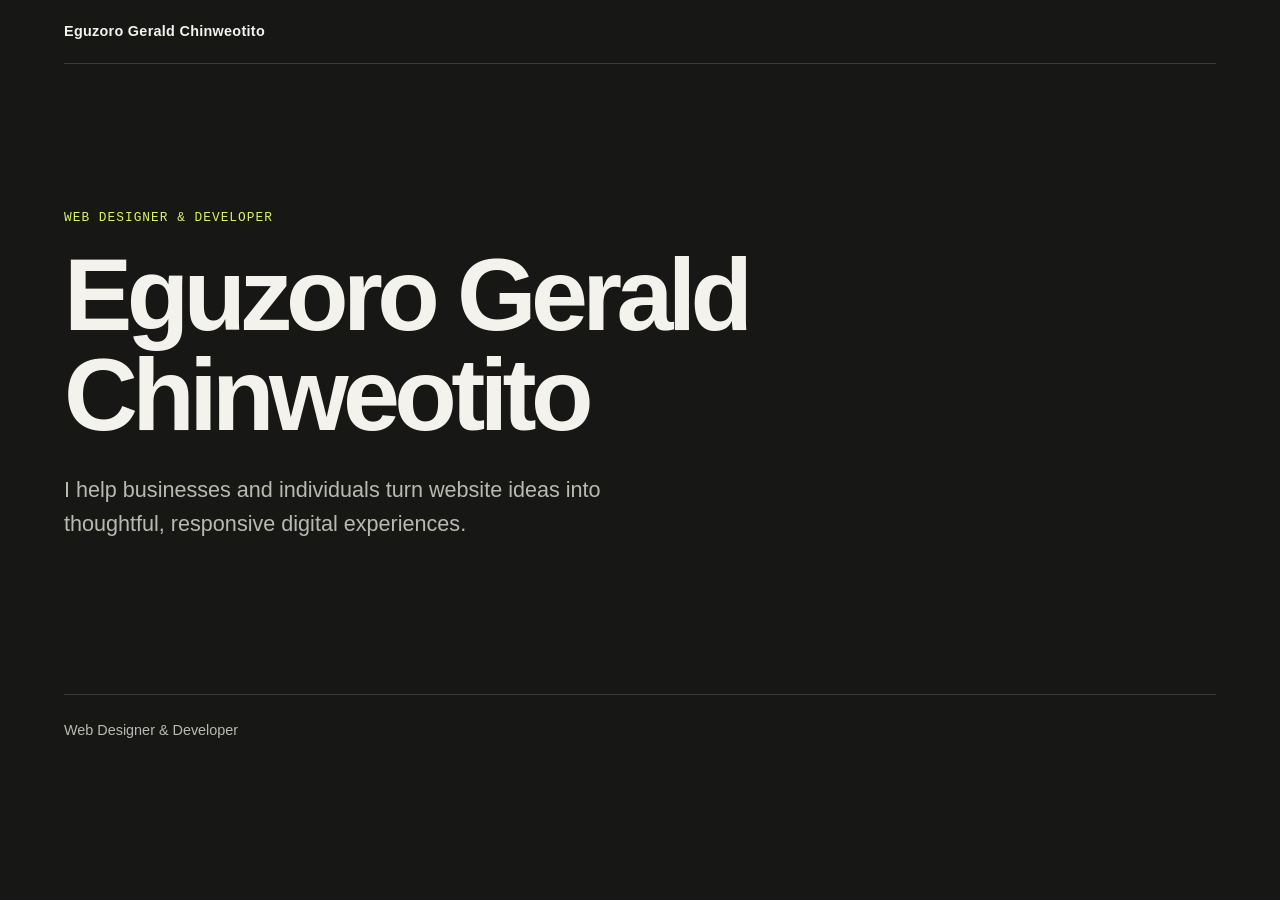
==== index.html @ a39aec73 "Add portfolio design foundations" ====
<!doctype html>
<html lang="en">
  <head>
    <meta charset="utf-8">
    <meta name="viewport" content="width=device-width, initial-scale=1">
    <meta
      name="description"
      content="Eguzoro Gerald Chinweotito is a Web Designer & Developer creating thoughtful, responsive digital experiences."
    >
    <title>Eguzoro Gerald Chinweotito | Web Designer &amp; Developer</title>
    <link rel="stylesheet" href="css/style.css">
  </head>

  <body>
    <a href="#main-content" class="skip-link">Skip to main content</a>

    <header class="site-header">
      <p class="site-name">Eguzoro Gerald Chinweotito</p>
    </header>

    <main id="main-content" class="page-content">
      <p class="eyebrow">Web Designer &amp; Developer</p>
      <h1>Eguzoro Gerald Chinweotito</h1>

      <p class="intro">
        I help businesses and individuals turn website ideas into thoughtful,
        responsive digital experiences.
      </p>
    </main>

    <footer class="site-footer">
      <p>Web Designer &amp; Developer</p>
    </footer>
  </body>
</html>
---- css/style.css ----
/* Shared design choices */
:root {
  color-scheme: dark;

  --color-background: #171816;
  --color-surface: #20211e;
  --color-text: #f3f2ec;
  --color-muted: #b8bab1;
  --color-accent: #d9f36a;
  --color-border: #3a3b36;

  --font-heading: "Arial", "Helvetica Neue", sans-serif;
  --font-body: "Segoe UI", "Helvetica Neue", sans-serif;
  --font-mono: "Consolas", "Courier New", monospace;

  --page-width: 72rem;
  --page-gutter: clamp(1.25rem, 5vw, 4rem);
}

/* Make element sizing easier to reason about */
*,
*::before,
*::after {
  box-sizing: border-box;
}

html {
  scroll-behavior: smooth;
}

body {
  min-width: 20rem;
  margin: 0;
  background: var(--color-background);
  color: var(--color-text);
  font-family: var(--font-body);
  line-height: 1.6;
}

a {
  color: var(--color-accent);
  text-underline-offset: 0.2em;
}

a:hover {
  text-decoration-thickness: 0.12em;
}

a:focus-visible {
  outline: 2px solid var(--color-accent);
  outline-offset: 4px;
}

.site-header,
.page-content,
.site-footer {
  width: min(100% - (2 * var(--page-gutter)), var(--page-width));
  margin-inline: auto;
}

.site-header {
  padding-block: 1.25rem;
  border-bottom: 1px solid var(--color-border);
}

.site-name {
  margin: 0;
  font-size: 0.9rem;
  font-weight: 600;
  letter-spacing: 0.02em;
}

.page-content {
  min-height: 70vh;
  padding-block: clamp(4rem, 12vw, 9rem);
}

.eyebrow {
  margin: 0 0 1rem;
  color: var(--color-accent);
  font-family: var(--font-mono);
  font-size: 0.8rem;
  letter-spacing: 0.08em;
  text-transform: uppercase;
}

h1 {
  max-width: 14ch;
  margin: 0;
  font-family: var(--font-heading);
  font-size: clamp(2.75rem, 8vw, 6.5rem);
  font-weight: 600;
  letter-spacing: -0.055em;
  line-height: 0.98;
}

.intro {
  max-width: 38rem;
  margin-block: 1.75rem 0;
  color: var(--color-muted);
  font-size: clamp(1.1rem, 2.5vw, 1.35rem);
  line-height: 1.55;
}

.site-footer {
  padding-block: 1.5rem;
  border-top: 1px solid var(--color-border);
  color: var(--color-muted);
  font-size: 0.9rem;
}

.site-footer p {
  margin: 0;
}

/* Keep the skip link available to keyboard users without showing it at rest */
.skip-link {
  position: absolute;
  top: 0.75rem;
  left: 0.75rem;
  z-index: 1;
  padding: 0.65rem 0.9rem;
  transform: translateY(-200%);
  background: var(--color-accent);
  color: #171816;
  font-weight: 700;
}

.skip-link:focus {
  transform: translateY(0);
}

/* Don't animate page scrolling for visitors who request reduced motion */
@media (prefers-reduced-motion: reduce) {
  html {
    scroll-behavior: auto;
  }
}
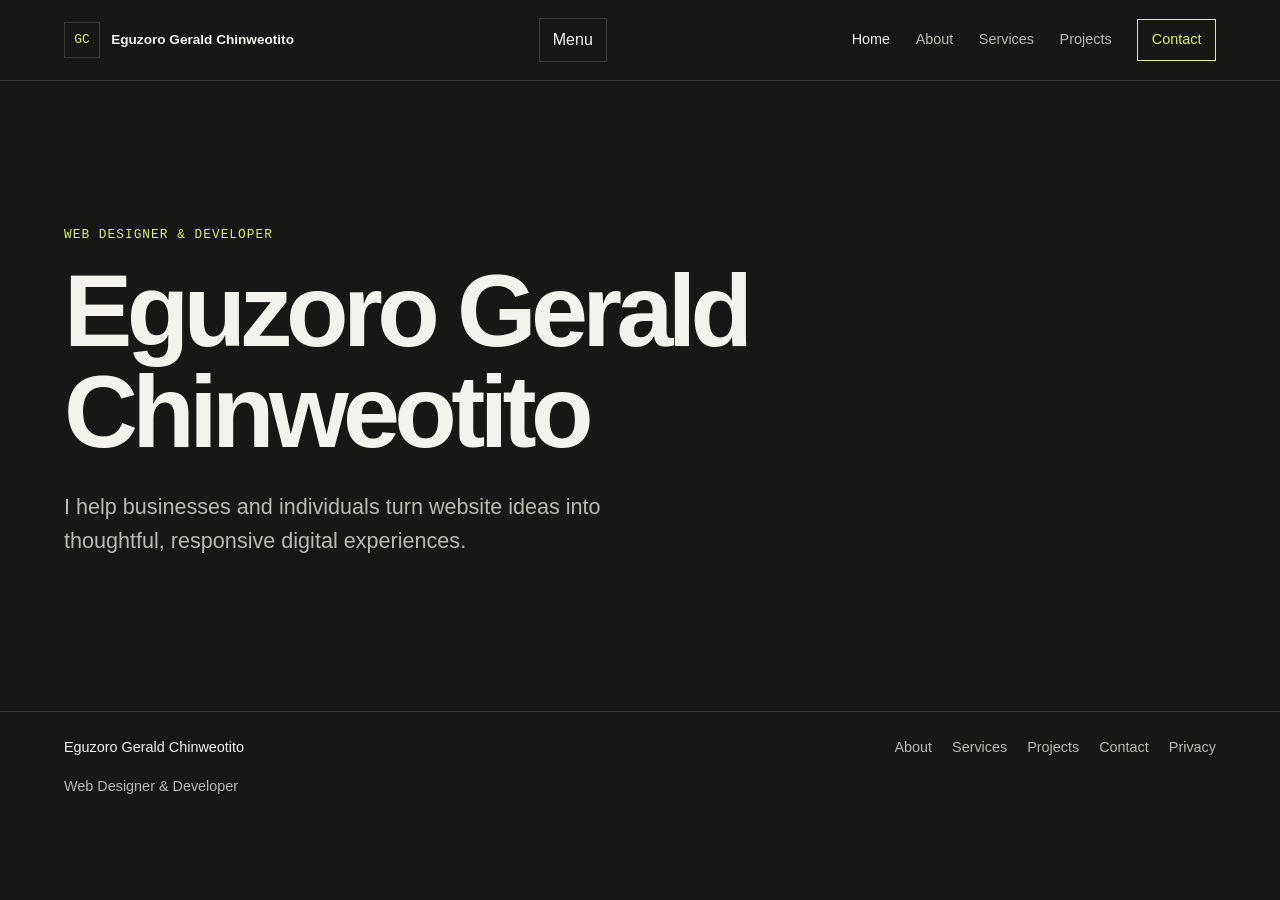
==== commit 5bb05def: "Add responsive site navigation" ====
--- a/index.html
+++ b/index.html
@@ -9,13 +9,38 @@
     >
     <title>Eguzoro Gerald Chinweotito | Web Designer &amp; Developer</title>
     <link rel="stylesheet" href="css/style.css">
+    <script src="js/main.js" defer></script>
   </head>
 
   <body>
     <a href="#main-content" class="skip-link">Skip to main content</a>
 
     <header class="site-header">
-      <p class="site-name">Eguzoro Gerald Chinweotito</p>
+      <div class="header-inner">
+        <a class="brand" href="index.html" aria-label="Eguzoro Gerald Chinweotito — Home">
+          <span class="brand-mark" aria-hidden="true">GC</span>
+          <span class="brand-name">Eguzoro Gerald Chinweotito</span>
+        </a>
+
+        <button
+          class="menu-toggle"
+          type="button"
+          aria-controls="primary-navigation"
+          aria-expanded="false"
+          aria-label="Open navigation menu"
+          hidden
+        >
+          <span aria-hidden="true">Menu</span>
+        </button>
+
+        <nav class="primary-nav" id="primary-navigation" aria-label="Main navigation">
+          <a href="index.html" aria-current="page">Home</a>
+          <a href="about.html">About</a>
+          <a href="services.html">Services</a>
+          <a href="projects.html">Projects</a>
+          <a class="nav-contact" href="contact.html">Contact</a>
+        </nav>
+      </div>
     </header>
 
     <main id="main-content" class="page-content">
@@ -29,7 +54,19 @@
     </main>
 
     <footer class="site-footer">
-      <p>Web Designer &amp; Developer</p>
+      <div class="footer-inner">
+        <p class="footer-name">Eguzoro Gerald Chinweotito</p>
+
+        <nav class="footer-nav" aria-label="Footer navigation">
+          <a href="about.html">About</a>
+          <a href="services.html">Services</a>
+          <a href="projects.html">Projects</a>
+          <a href="contact.html">Contact</a>
+          <a href="privacy.html">Privacy</a>
+        </nav>
+
+        <p class="footer-role">Web Designer &amp; Developer</p>
+      </div>
     </footer>
   </body>
 </html>
--- a/css/style.css
+++ b/css/style.css
@@ -46,30 +46,115 @@
   text-decoration-thickness: 0.12em;
 }
 
-a:focus-visible {
+a:focus-visible,
+button:focus-visible {
   outline: 2px solid var(--color-accent);
   outline-offset: 4px;
 }
 
-.site-header,
+.header-inner,
 .page-content,
-.site-footer {
+.footer-inner {
   width: min(100% - (2 * var(--page-gutter)), var(--page-width));
   margin-inline: auto;
 }
 
+/* Sticky site header */
 .site-header {
-  padding-block: 1.25rem;
+  position: sticky;
+  top: 0;
+  z-index: 10;
   border-bottom: 1px solid var(--color-border);
-}
-
-.site-name {
-  margin: 0;
+  background: var(--color-background);
+}
+
+.header-inner {
+  display: flex;
+  min-height: 5rem;
+  align-items: center;
+  justify-content: space-between;
+  gap: 1.5rem;
+  transition: min-height 180ms ease;
+}
+
+.site-header.is-compact .header-inner {
+  min-height: 3.75rem;
+}
+
+.brand {
+  display: inline-flex;
+  min-width: 0;
+  align-items: center;
+  gap: 0.7rem;
+  color: var(--color-text);
+  text-decoration: none;
+}
+
+.brand-mark {
+  display: grid;
+  width: 2.25rem;
+  aspect-ratio: 1;
+  flex: 0 0 auto;
+  place-items: center;
+  border: 1px solid var(--color-border);
+  color: var(--color-accent);
+  font-family: var(--font-mono);
+  font-size: 0.8rem;
+}
+
+.brand-name {
+  overflow: hidden;
+  font-size: 0.85rem;
+  font-weight: 600;
+  text-overflow: ellipsis;
+  white-space: nowrap;
+}
+
+.primary-nav {
+  display: flex;
+  align-items: center;
+  gap: clamp(0.8rem, 2vw, 1.6rem);
+}
+
+.primary-nav a,
+.footer-nav a {
+  color: var(--color-muted);
   font-size: 0.9rem;
-  font-weight: 600;
-  letter-spacing: 0.02em;
-}
-
+  text-decoration: none;
+}
+
+.primary-nav a:hover,
+.primary-nav a[aria-current="page"],
+.footer-nav a:hover {
+  color: var(--color-text);
+}
+
+.primary-nav .nav-contact {
+  padding: 0.55rem 0.85rem;
+  border: 1px solid var(--color-accent);
+  color: var(--color-accent);
+}
+
+.primary-nav .nav-contact:hover {
+  background: var(--color-accent);
+  color: var(--color-background);
+}
+
+.menu-toggle {
+  min-height: 2.75rem;
+  padding: 0.5rem 0.8rem;
+  border: 1px solid var(--color-border);
+  background: transparent;
+  color: var(--color-text);
+  font: inherit;
+  cursor: pointer;
+}
+
+.menu-toggle[hidden] {
+  display: none;
+}
+
+/* Homepage foundation; later stages will develop the page sections */
 .page-content {
   min-height: 70vh;
   padding-block: clamp(4rem, 12vw, 9rem);
@@ -102,23 +187,39 @@
   line-height: 1.55;
 }
 
+/* Footer */
 .site-footer {
+  border-top: 1px solid var(--color-border);
+}
+
+.footer-inner {
+  display: grid;
+  grid-template-columns: 1fr auto;
+  gap: 1rem 2rem;
   padding-block: 1.5rem;
-  border-top: 1px solid var(--color-border);
+}
+
+.footer-name,
+.footer-role {
+  margin: 0;
+  font-size: 0.9rem;
+}
+
+.footer-role {
   color: var(--color-muted);
-  font-size: 0.9rem;
-}
-
-.site-footer p {
-  margin: 0;
-}
-
-/* Keep the skip link available to keyboard users without showing it at rest */
+}
+
+.footer-nav {
+  display: flex;
+  flex-wrap: wrap;
+  gap: 0.75rem 1.25rem;
+}
+
 .skip-link {
   position: absolute;
   top: 0.75rem;
   left: 0.75rem;
-  z-index: 1;
+  z-index: 20;
   padding: 0.65rem 0.9rem;
   transform: translateY(-200%);
   background: var(--color-accent);
@@ -130,9 +231,60 @@
   transform: translateY(0);
 }
 
-/* Don't animate page scrolling for visitors who request reduced motion */
+/* Small-screen navigation */
+@media (max-width: 48rem) {
+  .header-inner {
+    position: relative;
+    min-height: 4.5rem;
+    flex-wrap: wrap;
+    gap: 0.5rem;
+    padding-block: 0.75rem;
+  }
+
+  .site-header.is-compact .header-inner {
+    min-height: 4rem;
+  }
+
+  body.has-js .menu-toggle:not([hidden]) {
+    display: inline-flex;
+    align-items: center;
+    justify-content: center;
+  }
+
+  body.has-js .primary-nav:not(.is-open) {
+    display: none;
+  }
+
+  .primary-nav {
+    width: 100%;
+    flex-direction: column;
+    align-items: stretch;
+    gap: 0;
+    padding-block: 0.25rem 0.5rem;
+  }
+
+  .primary-nav a {
+    padding: 0.75rem 0;
+  }
+
+  .primary-nav .nav-contact {
+    margin-top: 0.5rem;
+    padding-inline: 0.75rem;
+    text-align: center;
+  }
+
+  .footer-inner {
+    grid-template-columns: 1fr;
+  }
+}
+
+/* Respect visitors who request reduced motion */
 @media (prefers-reduced-motion: reduce) {
   html {
     scroll-behavior: auto;
   }
+
+  .header-inner {
+    transition: none;
+  }
 }
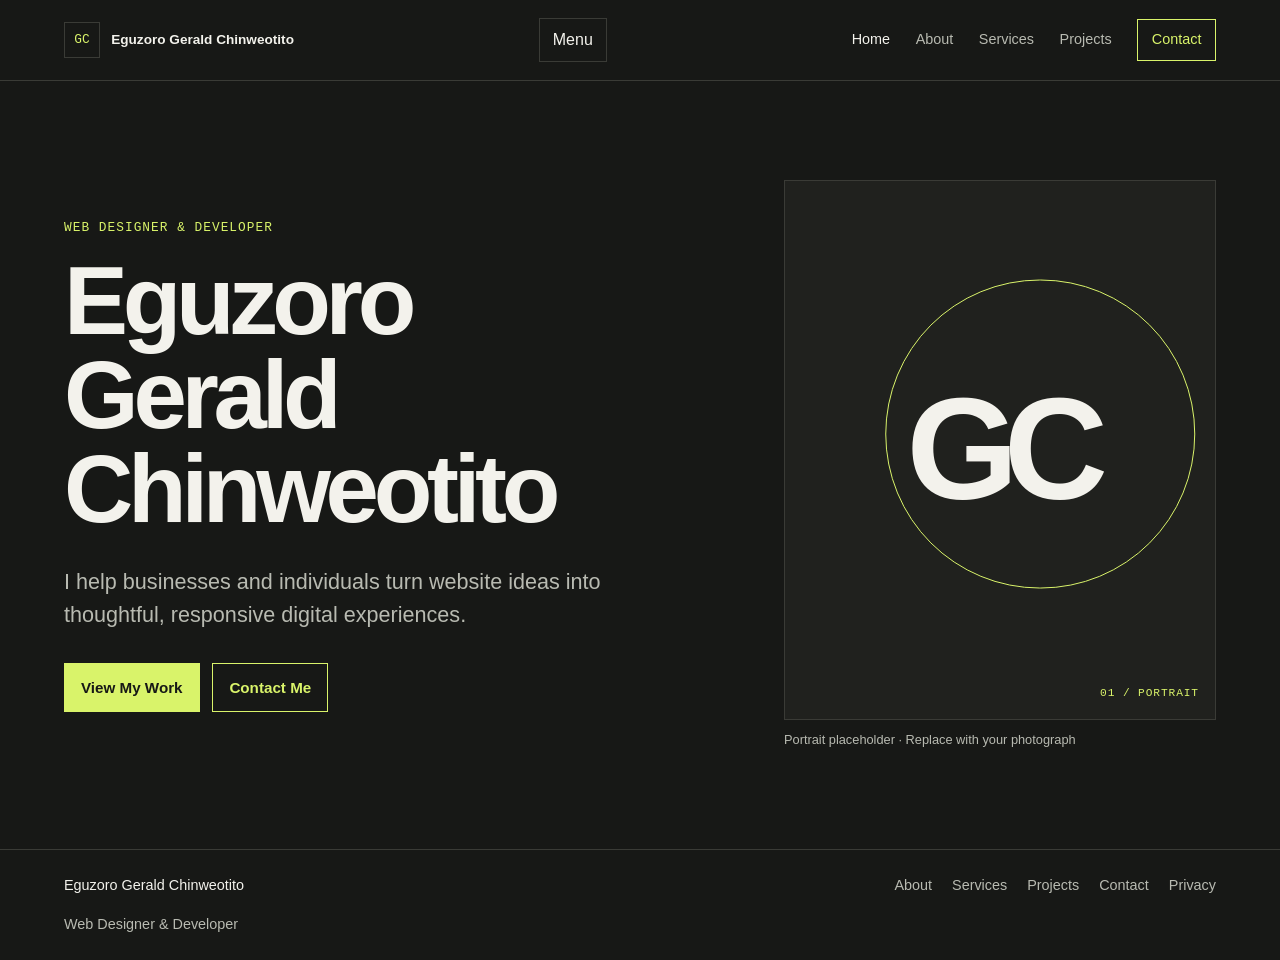
==== commit f67bda15: "Build homepage hero section" ====
--- a/index.html
+++ b/index.html
@@ -43,15 +43,35 @@
       </div>
     </header>
 
-    <main id="main-content" class="page-content">
-      <p class="eyebrow">Web Designer &amp; Developer</p>
-      <h1>Eguzoro Gerald Chinweotito</h1>
+   <main id="main-content" class="page-content hero-section">
+  <div class="hero-copy">
+    <p class="eyebrow">Web Designer &amp; Developer</p>
+    <h1>Eguzoro Gerald Chinweotito</h1>
 
-      <p class="intro">
-        I help businesses and individuals turn website ideas into thoughtful,
-        responsive digital experiences.
-      </p>
-    </main>
+    <p class="intro">
+      I help businesses and individuals turn website ideas into thoughtful,
+      responsive digital experiences.
+    </p>
+
+    <div class="hero-actions">
+      <a class="button button-primary" href="projects.html">View My Work</a>
+      <a class="button button-secondary" href="contact.html">Contact Me</a>
+    </div>
+  </div>
+
+  <div
+    class="hero-portrait"
+    role="img"
+    aria-label="Portrait placeholder. Replace with your own photograph before launch."
+  >
+    <div class="portrait-art" aria-hidden="true">
+      <span class="portrait-orbit"></span>
+      <span class="portrait-monogram">GC</span>
+      <span class="portrait-index">01 / PORTRAIT</span>
+    </div>
+    <p class="portrait-note">Portrait placeholder · Replace with your photograph</p>
+  </div>
+</main>
 
     <footer class="site-footer">
       <div class="footer-inner">
--- a/css/style.css
+++ b/css/style.css
@@ -287,4 +287,150 @@
   .header-inner {
     transition: none;
   }
+}
+
+/* Homepage hero */
+.hero-section {
+  display: grid;
+  min-height: min(48rem, calc(100svh - 5rem));
+  grid-template-columns: minmax(0, 1.1fr) minmax(15rem, 0.9fr);
+  align-items: center;
+  gap: clamp(2rem, 7vw, 6rem);
+  padding-block: clamp(3rem, 8vw, 6rem);
+}
+
+.hero-copy {
+  max-width: 42rem;
+}
+
+.hero-section h1 {
+  max-width: 11ch;
+  font-size: clamp(3rem, 7.5vw, 6.5rem);
+}
+
+.hero-section .intro {
+  max-width: 35rem;
+}
+
+.hero-actions {
+  display: flex;
+  flex-wrap: wrap;
+  gap: 0.8rem;
+  margin-top: 2rem;
+}
+
+.button {
+  display: inline-flex;
+  min-height: 3rem;
+  align-items: center;
+  justify-content: center;
+  padding: 0.7rem 1rem;
+  border: 1px solid var(--color-accent);
+  font-size: 0.95rem;
+  font-weight: 600;
+  text-decoration: none;
+  transition:
+    background-color 160ms ease,
+    color 160ms ease,
+    border-color 160ms ease;
+}
+
+.button-primary {
+  background: var(--color-accent);
+  color: var(--color-background);
+}
+
+.button-primary:hover {
+  border-color: var(--color-text);
+  background: var(--color-text);
+  color: var(--color-background);
+}
+
+.button-secondary {
+  color: var(--color-accent);
+}
+
+.button-secondary:hover {
+  background: var(--color-accent);
+  color: var(--color-background);
+}
+
+/* Clearly labelled graphic until a real portrait is provided */
+.hero-portrait {
+  width: min(100%, 27rem);
+  justify-self: end;
+}
+
+.portrait-art {
+  position: relative;
+  display: grid;
+  min-height: 22rem;
+  aspect-ratio: 4 / 5;
+  overflow: hidden;
+  place-items: center;
+  border: 1px solid var(--color-border);
+  background: var(--color-surface);
+}
+
+.portrait-orbit {
+  position: absolute;
+  width: 72%;
+  aspect-ratio: 1;
+  border: 1px solid var(--color-accent);
+  border-radius: 50%;
+  transform: translate(13%, -5%);
+}
+
+.portrait-monogram {
+  color: var(--color-text);
+  font-family: var(--font-heading);
+  font-size: clamp(5rem, 12vw, 9rem);
+  font-weight: 600;
+  letter-spacing: -0.1em;
+  line-height: 1;
+}
+
+.portrait-index {
+  position: absolute;
+  right: 1rem;
+  bottom: 1rem;
+  color: var(--color-accent);
+  font-family: var(--font-mono);
+  font-size: 0.7rem;
+  letter-spacing: 0.08em;
+}
+
+.portrait-note {
+  margin: 0.65rem 0 0;
+  color: var(--color-muted);
+  font-size: 0.8rem;
+}
+
+/* Adapt the composition instead of shrinking the desktop columns */
+@media (max-width: 48rem) {
+  .hero-section {
+    min-height: auto;
+    grid-template-columns: 1fr;
+    gap: 2.5rem;
+    padding-block: 4rem;
+  }
+
+  .hero-section h1 {
+    max-width: 10ch;
+  }
+
+  .hero-portrait {
+    width: min(100%, 24rem);
+    justify-self: start;
+  }
+
+  .portrait-art {
+    min-height: 18rem;
+  }
+}
+
+@media (prefers-reduced-motion: reduce) {
+  .button {
+    transition: none;
+  }
 }
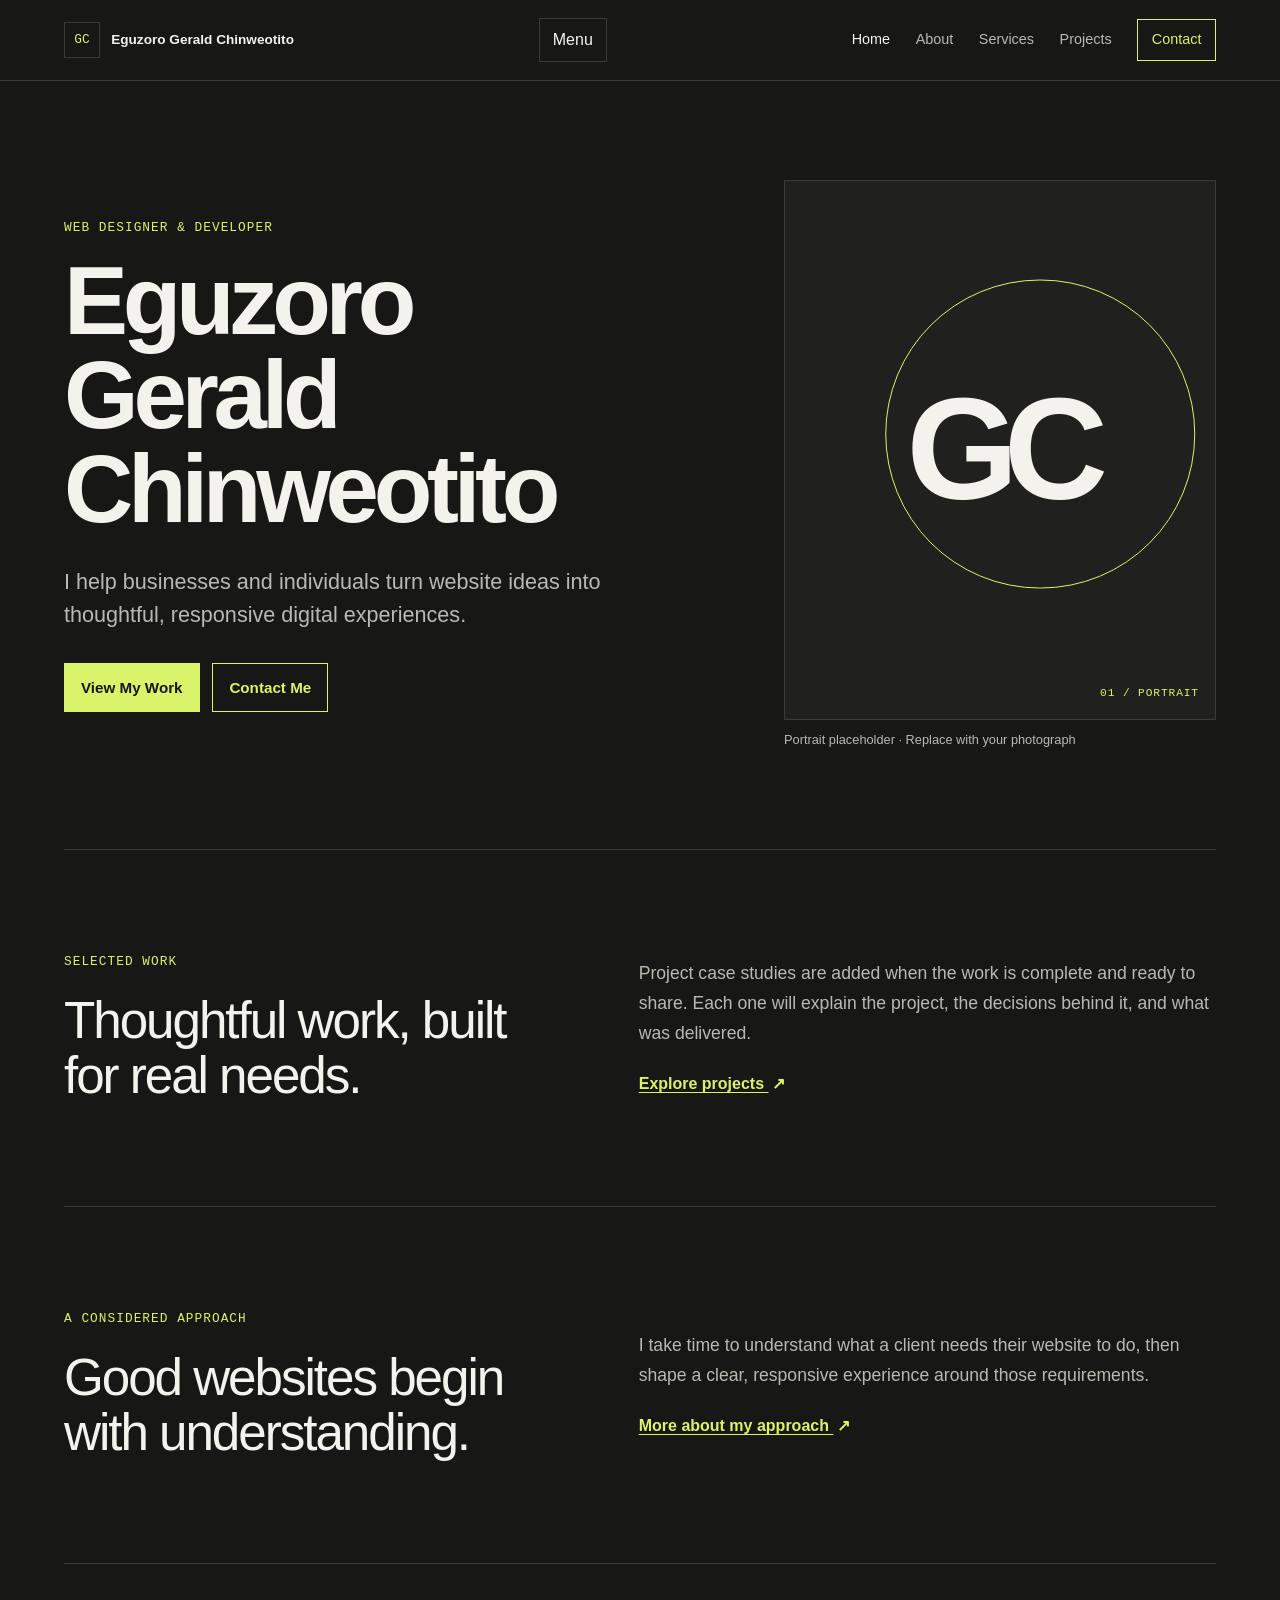
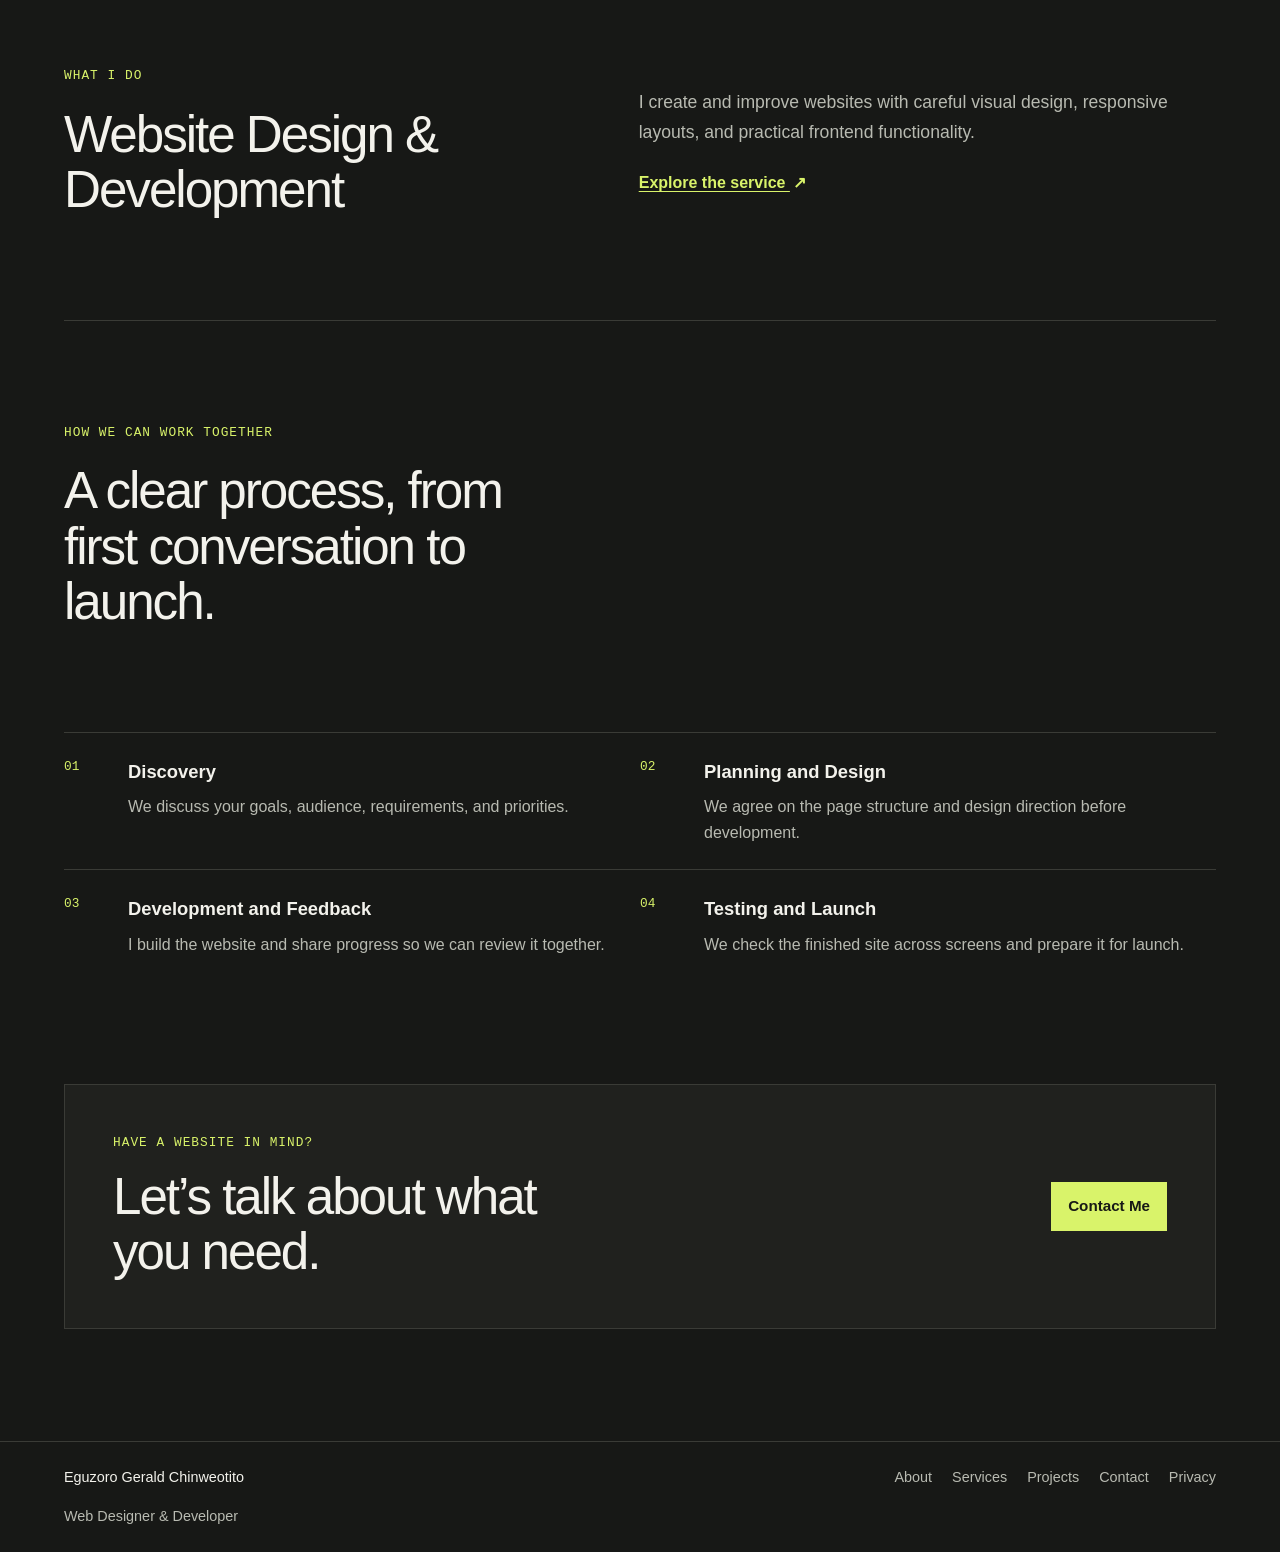
==== commit 6f4d3469: "Add homepage content sections" ====
--- a/index.html
+++ b/index.html
@@ -43,34 +43,128 @@
       </div>
     </header>
 
-   <main id="main-content" class="page-content hero-section">
-  <div class="hero-copy">
-    <p class="eyebrow">Web Designer &amp; Developer</p>
-    <h1>Eguzoro Gerald Chinweotito</h1>
+ <main id="main-content">
+  <section class="page-content hero-section" aria-labelledby="hero-title">
+    <div class="hero-copy">
+      <p class="eyebrow">Web Designer &amp; Developer</p>
+      <h1 id="hero-title">Eguzoro Gerald Chinweotito</h1>
 
-    <p class="intro">
-      I help businesses and individuals turn website ideas into thoughtful,
-      responsive digital experiences.
-    </p>
+      <p class="intro">
+        I help businesses and individuals turn website ideas into thoughtful,
+        responsive digital experiences.
+      </p>
 
-    <div class="hero-actions">
-      <a class="button button-primary" href="projects.html">View My Work</a>
-      <a class="button button-secondary" href="contact.html">Contact Me</a>
+      <div class="hero-actions">
+        <a class="button button-primary" href="projects.html">View My Work</a>
+        <a class="button button-secondary" href="contact.html">Contact Me</a>
+      </div>
     </div>
-  </div>
 
-  <div
-    class="hero-portrait"
-    role="img"
-    aria-label="Portrait placeholder. Replace with your own photograph before launch."
-  >
-    <div class="portrait-art" aria-hidden="true">
-      <span class="portrait-orbit"></span>
-      <span class="portrait-monogram">GC</span>
-      <span class="portrait-index">01 / PORTRAIT</span>
+    <div
+      class="hero-portrait"
+      role="img"
+      aria-label="Portrait placeholder. Replace with your own photograph before launch."
+    >
+      <div class="portrait-art" aria-hidden="true">
+        <span class="portrait-orbit"></span>
+        <span class="portrait-monogram">GC</span>
+        <span class="portrait-index">01 / PORTRAIT</span>
+      </div>
+      <p class="portrait-note">Portrait placeholder · Replace with your photograph</p>
     </div>
-    <p class="portrait-note">Portrait placeholder · Replace with your photograph</p>
-  </div>
+  </section>
+
+  <section class="content-section work-preview" aria-labelledby="work-title">
+    <div class="section-heading">
+      <p class="eyebrow">Selected work</p>
+      <h2 id="work-title">Thoughtful work, built for real needs.</h2>
+    </div>
+
+    <div class="section-copy">
+      <p>
+        Project case studies are added when the work is complete and ready to
+        share. Each one will explain the project, the decisions behind it, and
+        what was delivered.
+      </p>
+      <a class="text-link" href="projects.html">Explore projects <span aria-hidden="true">↗</span></a>
+    </div>
+  </section>
+
+  <section class="content-section about-preview" aria-labelledby="about-title">
+    <div class="section-heading">
+      <p class="eyebrow">A considered approach</p>
+      <h2 id="about-title">Good websites begin with understanding.</h2>
+    </div>
+
+    <div class="section-copy">
+      <p>
+        I take time to understand what a client needs their website to do, then
+        shape a clear, responsive experience around those requirements.
+      </p>
+      <a class="text-link" href="about.html">More about my approach <span aria-hidden="true">↗</span></a>
+    </div>
+  </section>
+
+  <section class="content-section services-preview" aria-labelledby="services-title">
+    <div class="section-heading">
+      <p class="eyebrow">What I do</p>
+      <h2 id="services-title">Website Design &amp; Development</h2>
+    </div>
+
+    <div class="section-copy">
+      <p>
+        I create and improve websites with careful visual design, responsive
+        layouts, and practical frontend functionality.
+      </p>
+      <a class="text-link" href="services.html">Explore the service <span aria-hidden="true">↗</span></a>
+    </div>
+  </section>
+
+  <section class="content-section process-section" aria-labelledby="process-title">
+    <div class="section-heading">
+      <p class="eyebrow">How we can work together</p>
+      <h2 id="process-title">A clear process, from first conversation to launch.</h2>
+    </div>
+
+    <ol class="process-list">
+      <li>
+        <span class="process-number">01</span>
+        <div>
+          <h3>Discovery</h3>
+          <p>We discuss your goals, audience, requirements, and priorities.</p>
+        </div>
+      </li>
+      <li>
+        <span class="process-number">02</span>
+        <div>
+          <h3>Planning and Design</h3>
+          <p>We agree on the page structure and design direction before development.</p>
+        </div>
+      </li>
+      <li>
+        <span class="process-number">03</span>
+        <div>
+          <h3>Development and Feedback</h3>
+          <p>I build the website and share progress so we can review it together.</p>
+        </div>
+      </li>
+      <li>
+        <span class="process-number">04</span>
+        <div>
+          <h3>Testing and Launch</h3>
+          <p>We check the finished site across screens and prepare it for launch.</p>
+        </div>
+      </li>
+    </ol>
+  </section>
+
+  <section class="contact-callout" aria-labelledby="contact-title">
+    <div>
+      <p class="eyebrow">Have a website in mind?</p>
+      <h2 id="contact-title">Let’s talk about what you need.</h2>
+    </div>
+    <a class="button button-primary" href="contact.html">Contact Me</a>
+  </section>
 </main>
 
     <footer class="site-footer">
--- a/css/style.css
+++ b/css/style.css
@@ -433,4 +433,124 @@
   .button {
     transition: none;
   }
+}
+
+/* Homepage editorial sections */
+.content-section {
+  display: grid;
+  width: min(100% - (2 * var(--page-gutter)), var(--page-width));
+  grid-template-columns: minmax(0, 0.9fr) minmax(0, 1.1fr);
+  gap: clamp(2rem, 8vw, 7rem);
+  margin-inline: auto;
+  padding-block: clamp(3.5rem, 8vw, 6.5rem);
+  border-top: 1px solid var(--color-border);
+}
+
+.section-heading h2,
+.contact-callout h2 {
+  max-width: 16ch;
+  margin: 0;
+  font-family: var(--font-heading);
+  font-size: clamp(2rem, 4vw, 3.5rem);
+  font-weight: 500;
+  letter-spacing: -0.04em;
+  line-height: 1.08;
+}
+
+.section-heading .eyebrow {
+  margin-bottom: 1.25rem;
+}
+
+.section-copy {
+  max-width: 38rem;
+  align-self: center;
+}
+
+.section-copy p {
+  margin: 0;
+  color: var(--color-muted);
+  font-size: 1.1rem;
+  line-height: 1.7;
+}
+
+.text-link {
+  display: inline-block;
+  margin-top: 1.4rem;
+  color: var(--color-accent);
+  font-weight: 600;
+  text-decoration-thickness: 1px;
+}
+
+.text-link span {
+  display: inline-block;
+  margin-left: 0.2rem;
+}
+
+/* Numbered, text-led process rather than a row of decorative cards */
+.process-list {
+  display: grid;
+  grid-column: 1 / -1;
+  grid-template-columns: repeat(2, minmax(0, 1fr));
+  gap: 0;
+  margin: 0;
+  padding: 0;
+  list-style: none;
+}
+
+.process-list li {
+  display: grid;
+  grid-template-columns: 3rem 1fr;
+  gap: 1rem;
+  padding: 1.5rem 1rem 1.5rem 0;
+  border-top: 1px solid var(--color-border);
+}
+
+.process-number {
+  color: var(--color-accent);
+  font-family: var(--font-mono);
+  font-size: 0.8rem;
+}
+
+.process-list h3 {
+  margin: 0;
+  font-size: 1.15rem;
+  font-weight: 600;
+}
+
+.process-list p {
+  max-width: 30rem;
+  margin: 0.5rem 0 0;
+  color: var(--color-muted);
+}
+
+.contact-callout {
+  display: flex;
+  width: min(100% - (2 * var(--page-gutter)), var(--page-width));
+  align-items: center;
+  justify-content: space-between;
+  gap: 2rem;
+  margin: 0 auto clamp(4rem, 10vw, 7rem);
+  padding: clamp(1.5rem, 5vw, 3rem);
+  border: 1px solid var(--color-border);
+  background: var(--color-surface);
+}
+
+.contact-callout .eyebrow {
+  margin-bottom: 1rem;
+}
+
+@media (max-width: 48rem) {
+  .content-section {
+    grid-template-columns: 1fr;
+    gap: 1.5rem;
+  }
+
+  .process-list {
+    grid-template-columns: 1fr;
+  }
+
+  .contact-callout {
+    align-items: flex-start;
+    flex-direction: column;
+  }
 }
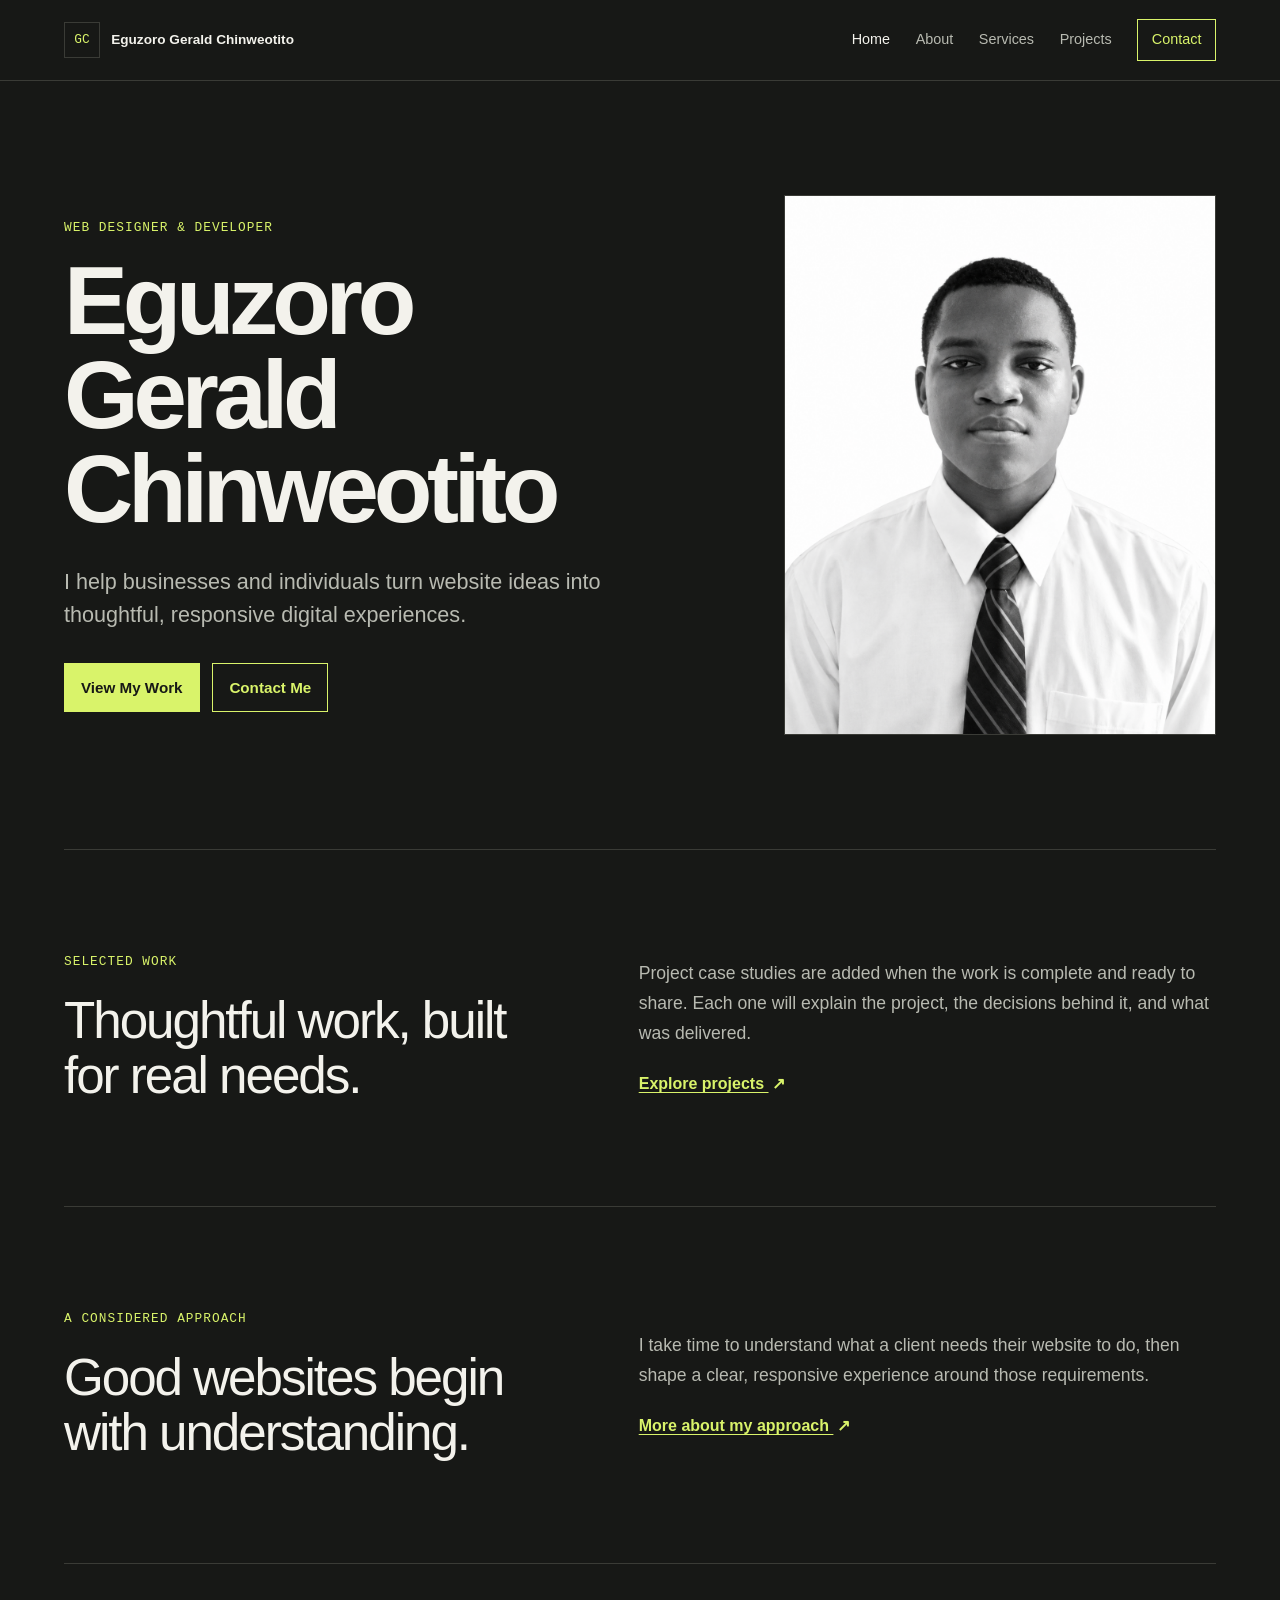
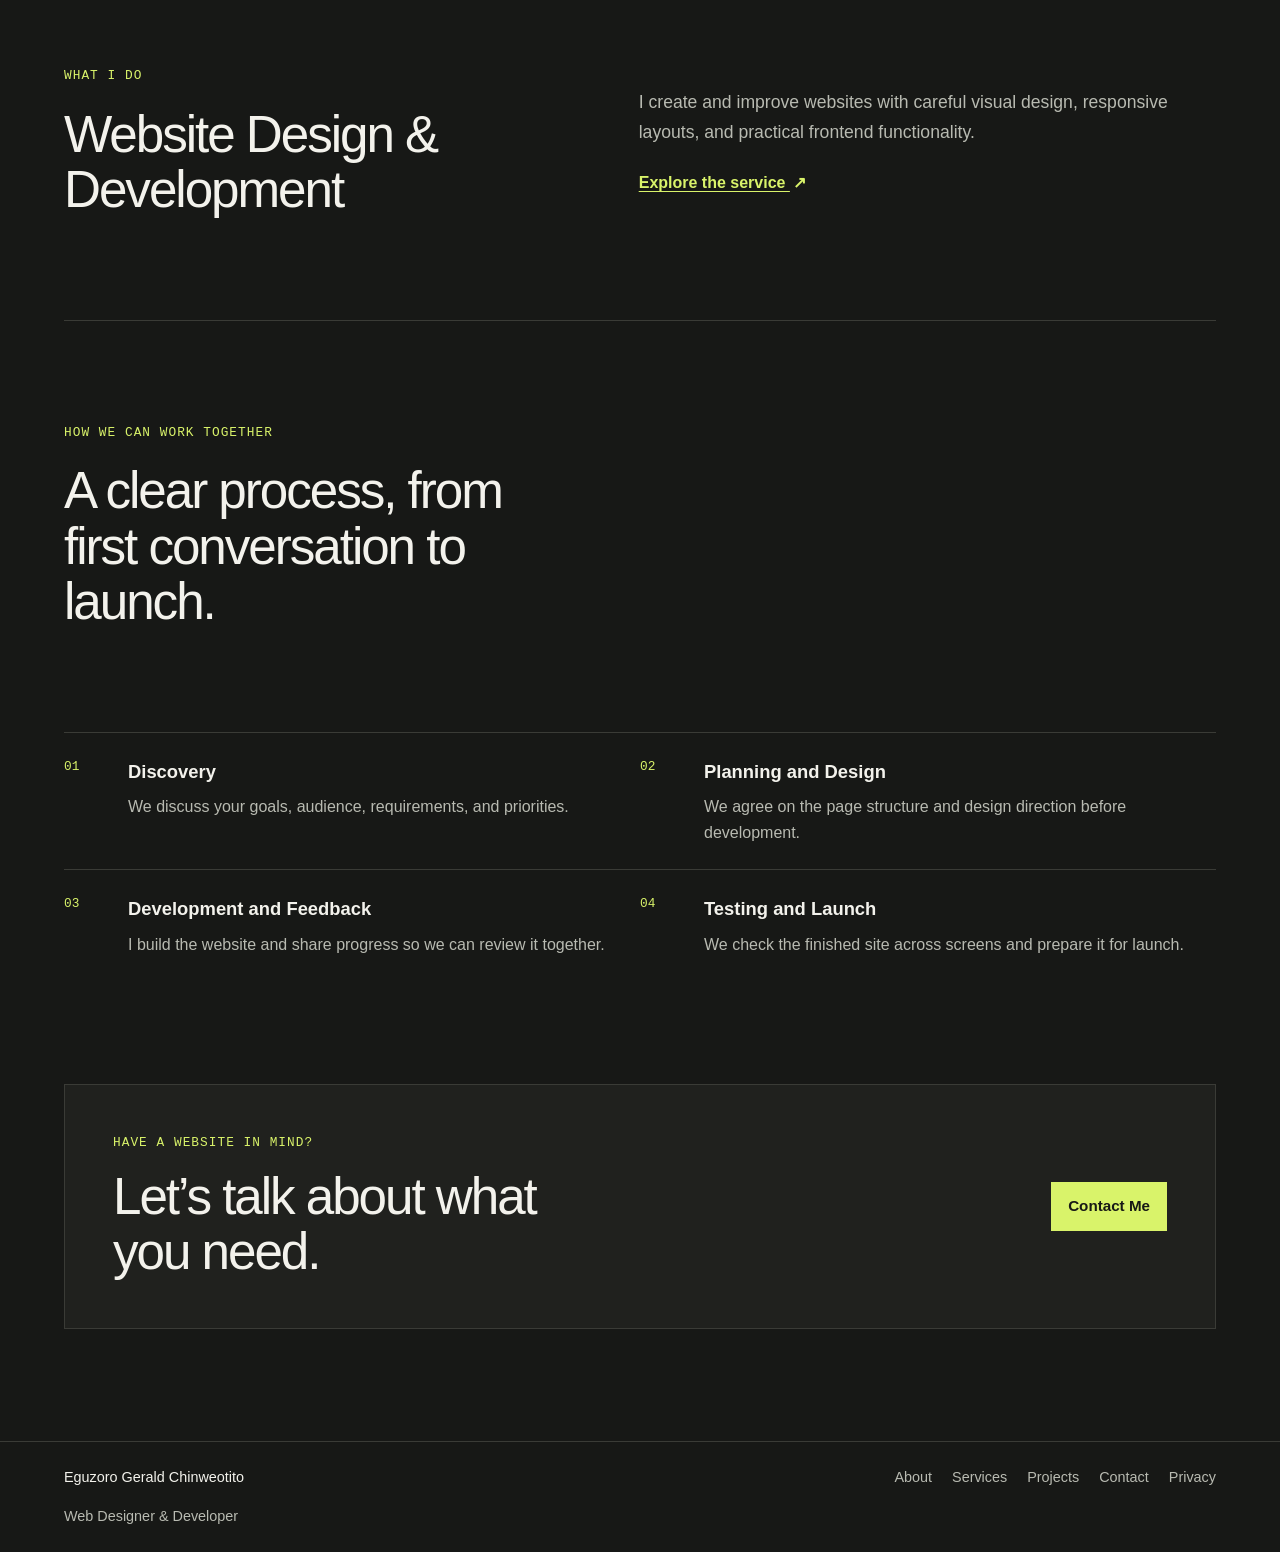
==== commit f7e9c66d: "Prepare portfolio for deployment" ====
--- a/index.html
+++ b/index.html
@@ -8,8 +8,24 @@
       content="Eguzoro Gerald Chinweotito is a Web Designer & Developer creating thoughtful, responsive digital experiences."
     >
     <title>Eguzoro Gerald Chinweotito | Web Designer &amp; Developer</title>
+    <link rel="canonical" href="https://your-domain.example/">
+<meta property="og:type" content="website">
+<meta property="og:title" content="Eguzoro Gerald Chinweotito | Web Designer &amp; Developer">
+<meta property="og:description" content="I help businesses and individuals turn website ideas into thoughtful, responsive digital experiences.">
+<meta property="og:url" content="https://your-domain.example/">
+<meta name="twitter:card" content="summary">
     <link rel="stylesheet" href="css/style.css">
     <script src="js/main.js" defer></script>
+    <script type="application/ld+json">
+{
+  "@context": "https://schema.org",
+  "@type": "Person",
+  "name": "Eguzoro Gerald Chinweotito",
+  "jobTitle": "Web Designer & Developer",
+  "description": "I help businesses and individuals turn website ideas into thoughtful, responsive digital experiences.",
+  "url": "https://your-domain.example/"
+}
+</script>
   </head>
 
   <body>
@@ -60,17 +76,16 @@
       </div>
     </div>
 
-    <div
-      class="hero-portrait"
-      role="img"
-      aria-label="Portrait placeholder. Replace with your own photograph before launch."
-    >
-      <div class="portrait-art" aria-hidden="true">
-        <span class="portrait-orbit"></span>
-        <span class="portrait-monogram">GC</span>
-        <span class="portrait-index">01 / PORTRAIT</span>
-      </div>
-      <p class="portrait-note">Portrait placeholder · Replace with your photograph</p>
+  <figure class="hero-portrait">
+  <img
+    class="portrait-image portrait-image-home"
+    src="assets\images\Formal Monochrome Portrait.png"
+    alt="Portrait of Eguzoro Gerald Chinweotito"
+    loading="eager"
+    fetchpriority="high"
+  >
+</figure>
+      
     </div>
   </section>
 
--- a/css/style.css
+++ b/css/style.css
@@ -141,6 +141,7 @@
 }
 
 .menu-toggle {
+  display: none;
   min-height: 2.75rem;
   padding: 0.5rem 0.8rem;
   border: 1px solid var(--color-border);
@@ -553,4 +554,553 @@
     align-items: flex-start;
     flex-direction: column;
   }
+}
+
+/* Projects page */
+.projects-intro {
+  max-width: 48rem;
+  padding-bottom: clamp(3rem, 7vw, 5rem);
+}
+
+.projects-intro h1 {
+  max-width: none;
+}
+
+.projects-content {
+  border-top: 1px solid var(--color-border);
+}
+
+.projects-empty {
+  max-width: 38rem;
+  margin: 0;
+  padding-block: 2rem;
+  color: var(--color-muted);
+}
+
+.projects-empty[hidden] {
+  display: none;
+}
+
+.project-grid {
+  display: grid;
+  grid-template-columns: repeat(2, minmax(0, 1fr));
+  gap: 2rem;
+  padding-block: 2rem;
+}
+
+.project-card {
+  min-width: 0;
+}
+
+.project-card-link {
+  display: block;
+  height: 100%;
+  color: var(--color-text);
+  text-decoration: none;
+}
+
+.project-card-link:focus-visible {
+  outline: 2px solid var(--color-accent);
+  outline-offset: 5px;
+}
+
+.project-image {
+  display: block;
+  width: 100%;
+  height: auto;
+  aspect-ratio: 3 / 2;
+  object-fit: cover;
+  background: var(--color-surface);
+}
+
+.project-details {
+  padding-top: 1rem;
+}
+
+.project-details h2 {
+  margin: 0;
+  font-size: clamp(1.35rem, 2vw, 1.8rem);
+  letter-spacing: -0.025em;
+}
+
+.project-description {
+  max-width: 38rem;
+  margin: 0.65rem 0 0;
+  color: var(--color-muted);
+}
+
+.technology-list {
+  display: flex;
+  flex-wrap: wrap;
+  gap: 0.5rem 1rem;
+  margin: 1rem 0 0;
+  padding: 0;
+  color: var(--color-accent);
+  font-family: var(--font-mono);
+  font-size: 0.75rem;
+  list-style: none;
+}
+
+.project-card-link:hover .project-details h2 {
+  color: var(--color-accent);
+}
+
+@media (max-width: 40rem) {
+  .project-grid {
+    grid-template-columns: 1fr;
+  }
+}
+
+/* About page */
+.about-intro {
+  max-width: 54rem;
+  padding-bottom: clamp(3rem, 8vw, 6rem);
+}
+
+.about-intro h1 {
+  max-width: 15ch;
+}
+
+.about-approach {
+  display: grid;
+  grid-template-columns: minmax(0, 1.1fr) minmax(14rem, 0.75fr);
+  align-items: start;
+  gap: clamp(2rem, 8vw, 7rem);
+  padding-block: clamp(2.5rem, 6vw, 5rem);
+  border-top: 1px solid var(--color-border);
+}
+
+.about-copy {
+  max-width: 42rem;
+}
+
+.about-copy h2 {
+  max-width: 16ch;
+  margin: 0 0 1.5rem;
+  font-family: var(--font-heading);
+  font-size: clamp(2rem, 4vw, 3.25rem);
+  font-weight: 500;
+  letter-spacing: -0.04em;
+  line-height: 1.1;
+}
+
+.about-copy > p:not(.eyebrow) {
+  color: var(--color-muted);
+  font-size: 1.05rem;
+  line-height: 1.75;
+}
+
+.about-portrait {
+  width: min(100%, 25rem);
+  justify-self: end;
+}
+
+.portrait-art-about {
+  min-height: 25rem;
+}
+
+.about-skills,
+.about-goals {
+  display: grid;
+  grid-template-columns: minmax(0, 0.9fr) minmax(0, 1.1fr);
+  gap: clamp(2rem, 8vw, 7rem);
+  padding-block: clamp(3rem, 7vw, 5.5rem);
+  border-top: 1px solid var(--color-border);
+}
+
+.skill-list {
+  margin: 0;
+}
+
+.skill-list div {
+  display: grid;
+  grid-template-columns: minmax(6rem, 0.4fr) 1fr;
+  gap: 1rem;
+  padding-block: 1rem;
+  border-bottom: 1px solid var(--color-border);
+}
+
+.skill-list div:first-child {
+  padding-top: 0;
+}
+
+.skill-list dt {
+  color: var(--color-text);
+  font-weight: 600;
+}
+
+.skill-list dd {
+  margin: 0;
+  color: var(--color-muted);
+}
+
+.about-goals .section-copy p + p {
+  margin-top: 1rem;
+}
+
+@media (max-width: 48rem) {
+  .about-approach,
+  .about-skills,
+  .about-goals {
+    grid-template-columns: 1fr;
+    gap: 2rem;
+  }
+
+  .about-portrait {
+    width: min(100%, 24rem);
+    justify-self: start;
+  }
+
+  .portrait-art-about {
+    min-height: 20rem;
+  }
+}
+
+/* Services page */
+.services-intro {
+  max-width: 54rem;
+  padding-bottom: clamp(3rem, 8vw, 6rem);
+}
+
+.services-intro h1 {
+  max-width: 16ch;
+}
+
+.service-overview,
+.service-pricing {
+  display: grid;
+  grid-template-columns: minmax(0, 0.9fr) minmax(0, 1.1fr);
+  gap: clamp(2rem, 8vw, 7rem);
+  padding-block: clamp(3rem, 7vw, 5.5rem);
+  border-top: 1px solid var(--color-border);
+}
+
+.service-overview .section-copy p + p,
+.service-pricing .section-copy p + p {
+  margin-top: 1rem;
+}
+
+.service-option-list {
+  grid-column: 1 / -1;
+}
+
+.service-option {
+  display: grid;
+  grid-template-columns: 3rem minmax(0, 1fr);
+  gap: 1rem;
+  padding-block: 1.5rem;
+  border-top: 1px solid var(--color-border);
+}
+
+.service-option-number {
+  margin: 0;
+  color: var(--color-accent);
+  font-family: var(--font-mono);
+  font-size: 0.8rem;
+}
+
+.service-option h3 {
+  margin: 0;
+  font-size: clamp(1.2rem, 2.5vw, 1.6rem);
+  font-weight: 600;
+  letter-spacing: -0.02em;
+}
+
+.service-option p {
+  max-width: 44rem;
+  margin: 0.65rem 0 0;
+  color: var(--color-muted);
+  line-height: 1.7;
+}
+
+.service-option .service-detail {
+  color: var(--color-text);
+}
+
+.service-pricing {
+  border-top: 1px solid var(--color-border);
+}
+
+.service-pricing .button {
+  margin-top: 1.4rem;
+}
+
+.developing-skills {
+  max-width: 48rem;
+  margin-top: 1rem;
+  padding: clamp(1.5rem, 5vw, 3rem);
+  border: 1px solid var(--color-border);
+  background: var(--color-surface);
+}
+
+.developing-skills h2 {
+  max-width: 20ch;
+  margin: 0;
+  font-family: var(--font-heading);
+  font-size: clamp(1.7rem, 3.5vw, 2.5rem);
+  font-weight: 500;
+  letter-spacing: -0.035em;
+  line-height: 1.15;
+}
+
+.developing-skills > p:last-child {
+  max-width: 38rem;
+  margin-bottom: 0;
+  color: var(--color-muted);
+}
+
+@media (max-width: 48rem) {
+  .service-overview,
+  .service-pricing {
+    grid-template-columns: 1fr;
+    gap: 1.5rem;
+  }
+
+  .service-option {
+    grid-template-columns: 2rem minmax(0, 1fr);
+  }
+}
+
+/* Contact page */
+.contact-intro {
+  max-width: 54rem;
+  padding-bottom: clamp(3rem, 8vw, 6rem);
+}
+
+.contact-intro h1 {
+  max-width: 16ch;
+}
+
+.contact-layout {
+  display: grid;
+  grid-template-columns: minmax(0, 0.8fr) minmax(0, 1.2fr);
+  gap: clamp(2rem, 8vw, 7rem);
+  padding-top: clamp(2rem, 5vw, 4rem);
+  border-top: 1px solid var(--color-border);
+}
+
+.direct-contact h2,
+.project-form-section h2 {
+  max-width: 18ch;
+  margin: 0;
+  font-family: var(--font-heading);
+  font-size: clamp(1.8rem, 3.5vw, 2.6rem);
+  font-weight: 500;
+  letter-spacing: -0.035em;
+  line-height: 1.12;
+}
+
+.contact-method {
+  margin-top: 2rem;
+  padding-top: 1rem;
+  border-top: 1px solid var(--color-border);
+}
+
+.contact-method h3 {
+  margin: 0;
+  font-size: 1rem;
+}
+
+.contact-placeholder,
+.contact-note,
+.form-intro,
+.privacy-note {
+  color: var(--color-muted);
+}
+
+.contact-placeholder {
+  margin-bottom: 0;
+}
+
+.contact-note {
+  margin-top: 2rem;
+  font-size: 0.85rem;
+}
+
+.form-intro {
+  max-width: 38rem;
+  margin-block: 1rem 2rem;
+}
+
+.project-form {
+  display: grid;
+  gap: 1.25rem;
+}
+
+.form-field {
+  display: grid;
+  gap: 0.45rem;
+}
+
+.form-field label {
+  font-size: 0.95rem;
+  font-weight: 600;
+}
+
+.form-field label span {
+  color: var(--color-muted);
+  font-size: 0.85rem;
+  font-weight: 400;
+}
+
+.form-field input,
+.form-field select,
+.form-field textarea {
+  width: 100%;
+  min-height: 3rem;
+  padding: 0.75rem;
+  border: 1px solid var(--color-border);
+  border-radius: 0;
+  background: var(--color-surface);
+  color: var(--color-text);
+  font: inherit;
+}
+
+.form-field textarea {
+  min-height: 9rem;
+  resize: vertical;
+}
+
+.form-field input::placeholder {
+  color: var(--color-muted);
+  opacity: 1;
+}
+
+.form-field input:focus-visible,
+.form-field select:focus-visible,
+.form-field textarea:focus-visible {
+  outline: 2px solid var(--color-accent);
+  outline-offset: 2px;
+}
+
+.form-submit {
+  justify-self: start;
+  cursor: pointer;
+}
+
+.form-submit:disabled {
+  cursor: wait;
+  opacity: 0.7;
+}
+
+.form-status {
+  min-height: 1.5em;
+  margin: 0;
+  color: var(--color-text);
+}
+
+.privacy-note {
+  margin-top: 1.5rem;
+  font-size: 0.85rem;
+}
+
+/* Keep the honeypot out of the visual layout, but retain it in the form */
+.form-honeypot {
+  position: absolute;
+  width: 1px;
+  height: 1px;
+  overflow: hidden;
+  clip: rect(0, 0, 0, 0);
+  white-space: nowrap;
+  clip-path: inset(50%);
+}
+
+@media (max-width: 48rem) {
+  .contact-layout {
+    grid-template-columns: 1fr;
+    gap: 3rem;
+  }
+
+  .form-submit {
+    width: 100%;
+  }
+}
+
+/* Privacy page */
+.privacy-intro {
+  max-width: 54rem;
+  padding-bottom: clamp(2.5rem, 6vw, 4rem);
+}
+
+.privacy-intro h1 {
+  max-width: 16ch;
+}
+
+.privacy-launch-note {
+  max-width: 50rem;
+  margin-bottom: clamp(2.5rem, 6vw, 4rem);
+  padding: 1.25rem 1.5rem;
+  border-left: 3px solid var(--color-accent);
+  background: var(--color-surface);
+}
+
+.privacy-launch-note h2 {
+  margin: 0;
+  font-size: 1.1rem;
+}
+
+.privacy-launch-note p {
+  margin-bottom: 0;
+  color: var(--color-muted);
+}
+
+.privacy-content {
+  max-width: 50rem;
+  border-top: 1px solid var(--color-border);
+}
+
+.privacy-content section {
+  padding-block: 1.5rem;
+  border-bottom: 1px solid var(--color-border);
+}
+
+.privacy-content section h2 {
+  margin: 0;
+  font-family: var(--font-heading);
+  font-size: clamp(1.3rem, 2.5vw, 1.7rem);
+  font-weight: 500;
+  letter-spacing: -0.025em;
+}
+
+.privacy-content section p {
+  max-width: 45rem;
+  margin-bottom: 0;
+  color: var(--color-muted);
+  line-height: 1.75;
+}
+
+.privacy-content section p + p {
+  margin-top: 0.9rem;
+}
+
+.privacy-updated {
+  margin-top: 1.5rem;
+  color: var(--color-muted);
+  font-family: var(--font-mono);
+  font-size: 0.8rem;
+}
+
+/* Real portrait images */
+.hero-portrait,
+.about-portrait {
+  aspect-ratio: 4 / 5;
+  overflow: hidden;
+  margin: 0;
+  border: 1px solid var(--color-border);
+  background: var(--color-surface);
+}
+
+.portrait-image {
+  display: block;
+  width: 100%;
+  height: 100%;
+  object-fit: cover;
+}
+
+.portrait-image-home {
+  object-position: 50% 45%;
+}
+
+.portrait-image-about {
+  object-position: 50% 38%;
 }
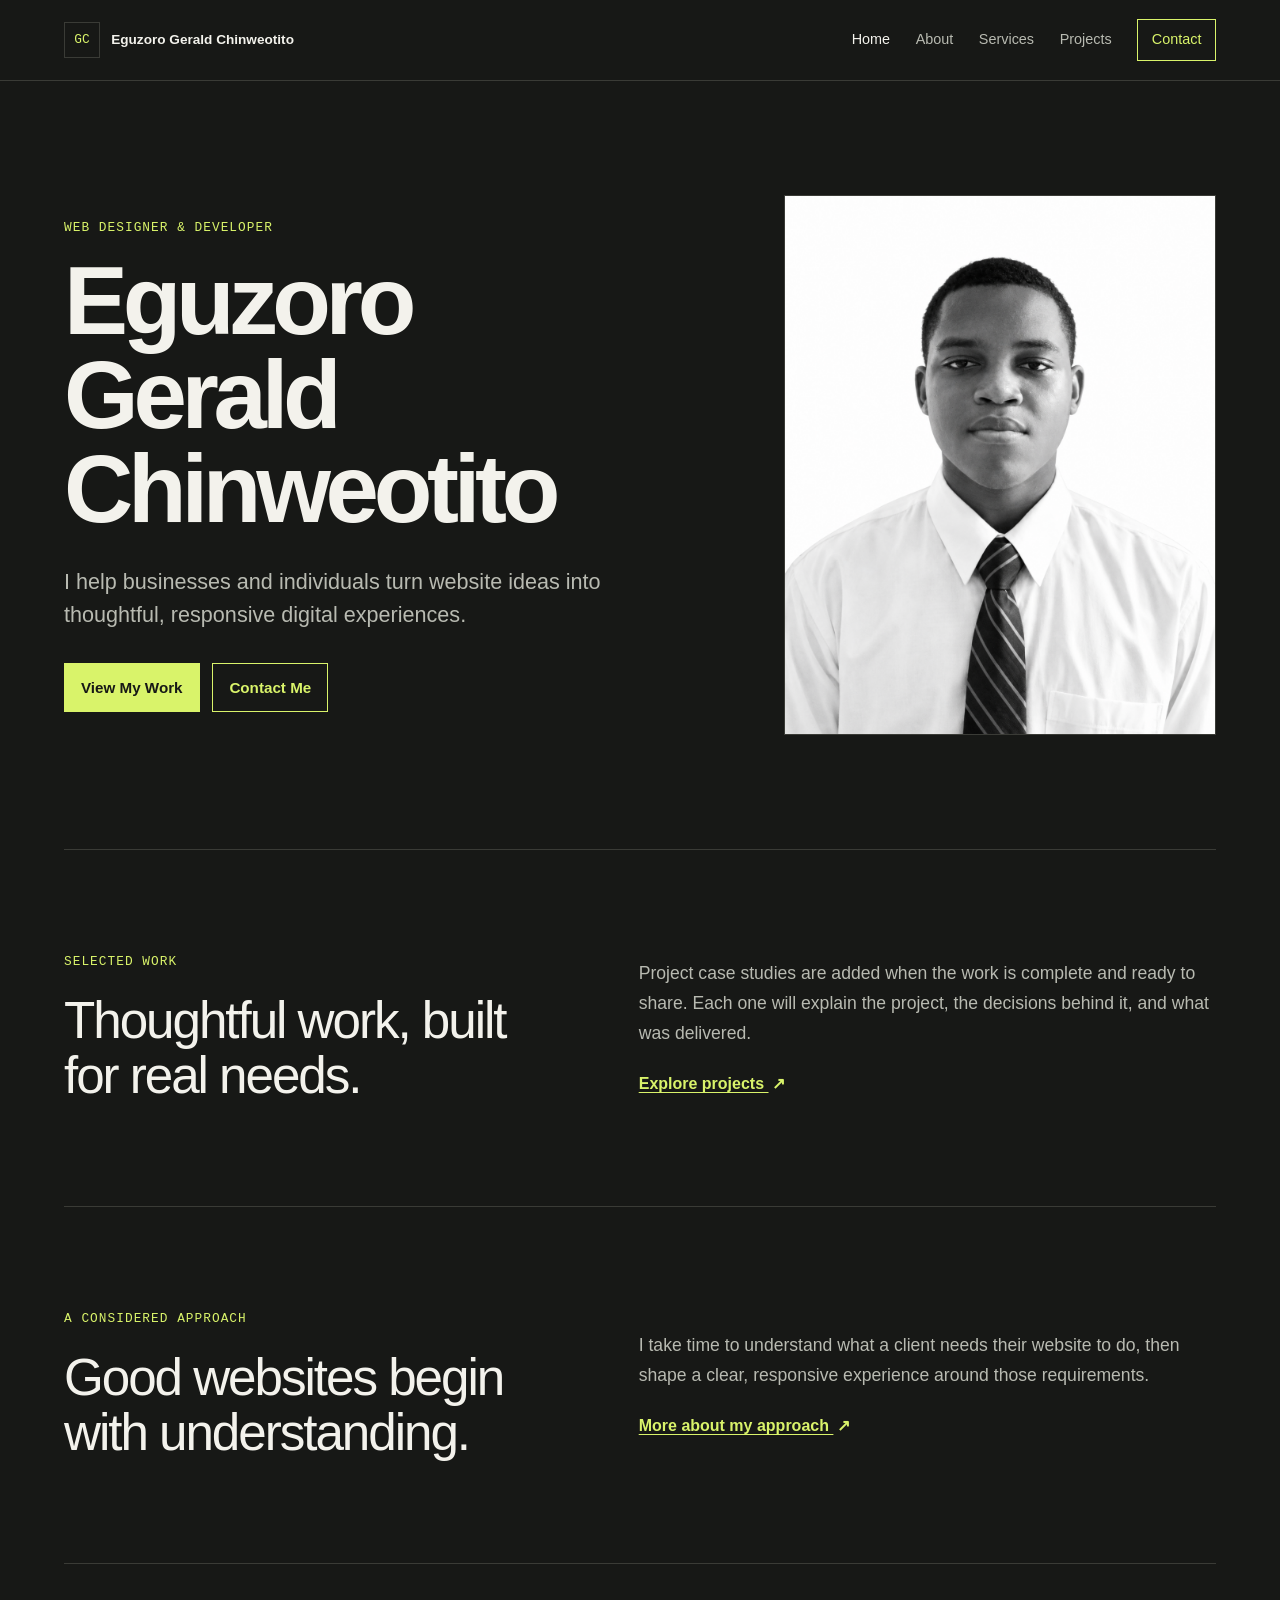
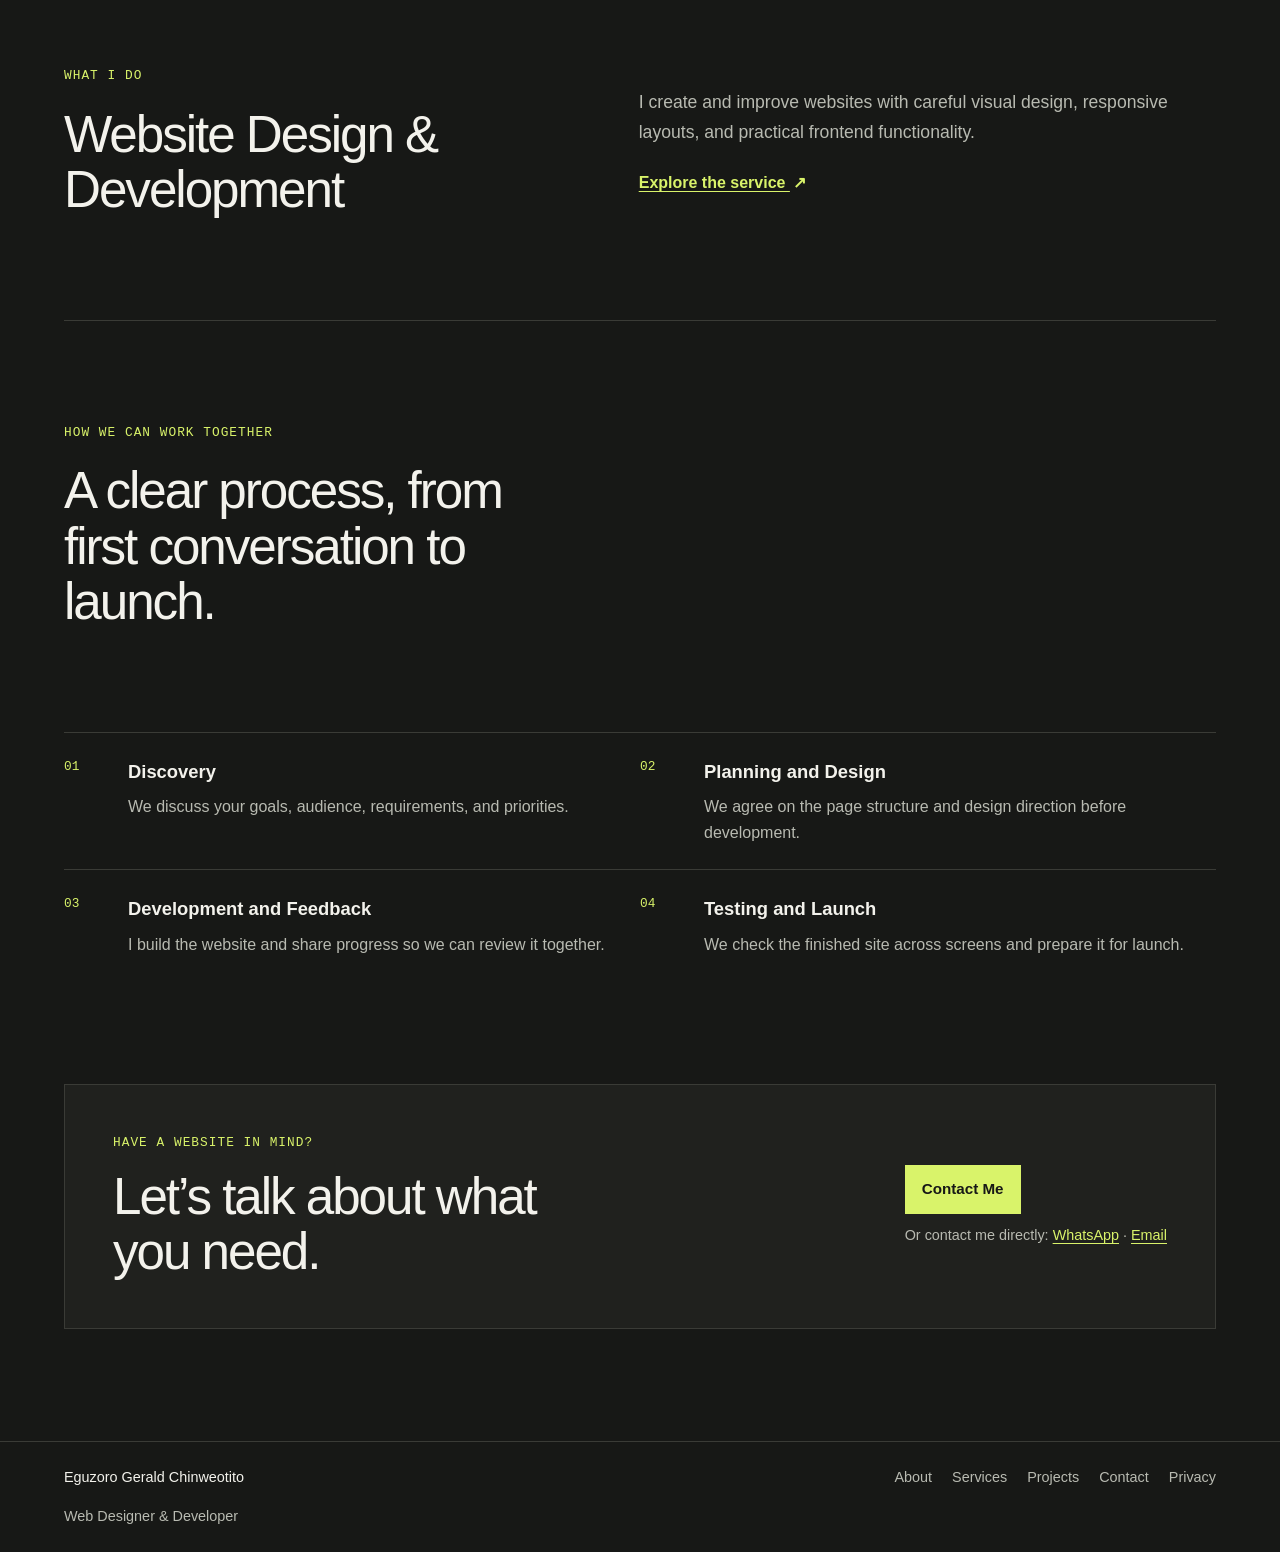
==== commit 7a9f4583: "Add direct contact links to homepage" ====
--- a/index.html
+++ b/index.html
@@ -8,11 +8,11 @@
       content="Eguzoro Gerald Chinweotito is a Web Designer & Developer creating thoughtful, responsive digital experiences."
     >
     <title>Eguzoro Gerald Chinweotito | Web Designer &amp; Developer</title>
-    <link rel="canonical" href="https://your-domain.example/">
+    <link rel="canonical" href="https://eguzorogeraldchinweotito.netlify.app/">
 <meta property="og:type" content="website">
 <meta property="og:title" content="Eguzoro Gerald Chinweotito | Web Designer &amp; Developer">
 <meta property="og:description" content="I help businesses and individuals turn website ideas into thoughtful, responsive digital experiences.">
-<meta property="og:url" content="https://your-domain.example/">
+<meta property="og:url" content="https://eguzorogeraldchinweotito.netlify.app/">
 <meta name="twitter:card" content="summary">
     <link rel="stylesheet" href="css/style.css">
     <script src="js/main.js" defer></script>
@@ -23,7 +23,7 @@
   "name": "Eguzoro Gerald Chinweotito",
   "jobTitle": "Web Designer & Developer",
   "description": "I help businesses and individuals turn website ideas into thoughtful, responsive digital experiences.",
-  "url": "https://your-domain.example/"
+  "url": "https://eguzorogeraldchinweotito.netlify.app/"
 }
 </script>
   </head>
@@ -173,13 +173,23 @@
     </ol>
   </section>
 
-  <section class="contact-callout" aria-labelledby="contact-title">
-    <div>
-      <p class="eyebrow">Have a website in mind?</p>
-      <h2 id="contact-title">Let’s talk about what you need.</h2>
-    </div>
+ <section class="contact-callout" aria-labelledby="contact-title">
+  <div>
+    <p class="eyebrow">Have a website in mind?</p>
+    <h2 id="contact-title">Let’s talk about what you need.</h2>
+  </div>
+
+  <div class="contact-callout-actions">
     <a class="button button-primary" href="contact.html">Contact Me</a>
-  </section>
+
+    <p class="contact-direct-links">
+      Or contact me directly:
+      <a href="https://wa.me/2347079418851">WhatsApp</a>
+      <span aria-hidden="true">·</span>
+      <a href="mailto:geraldaiactivated@gmail.com">Email</a>
+    </p>
+  </div>
+</section>
 </main>
 
     <footer class="site-footer">
--- a/css/style.css
+++ b/css/style.css
@@ -1103,4 +1103,16 @@
 
 .portrait-image-about {
   object-position: 50% 38%;
+}
+
+.contact-callout-actions {
+  display: grid;
+  justify-items: start;
+  gap: 0.65rem;
+}
+
+.contact-direct-links {
+  margin: 0;
+  color: var(--color-muted);
+  font-size: 0.9rem;
 }
